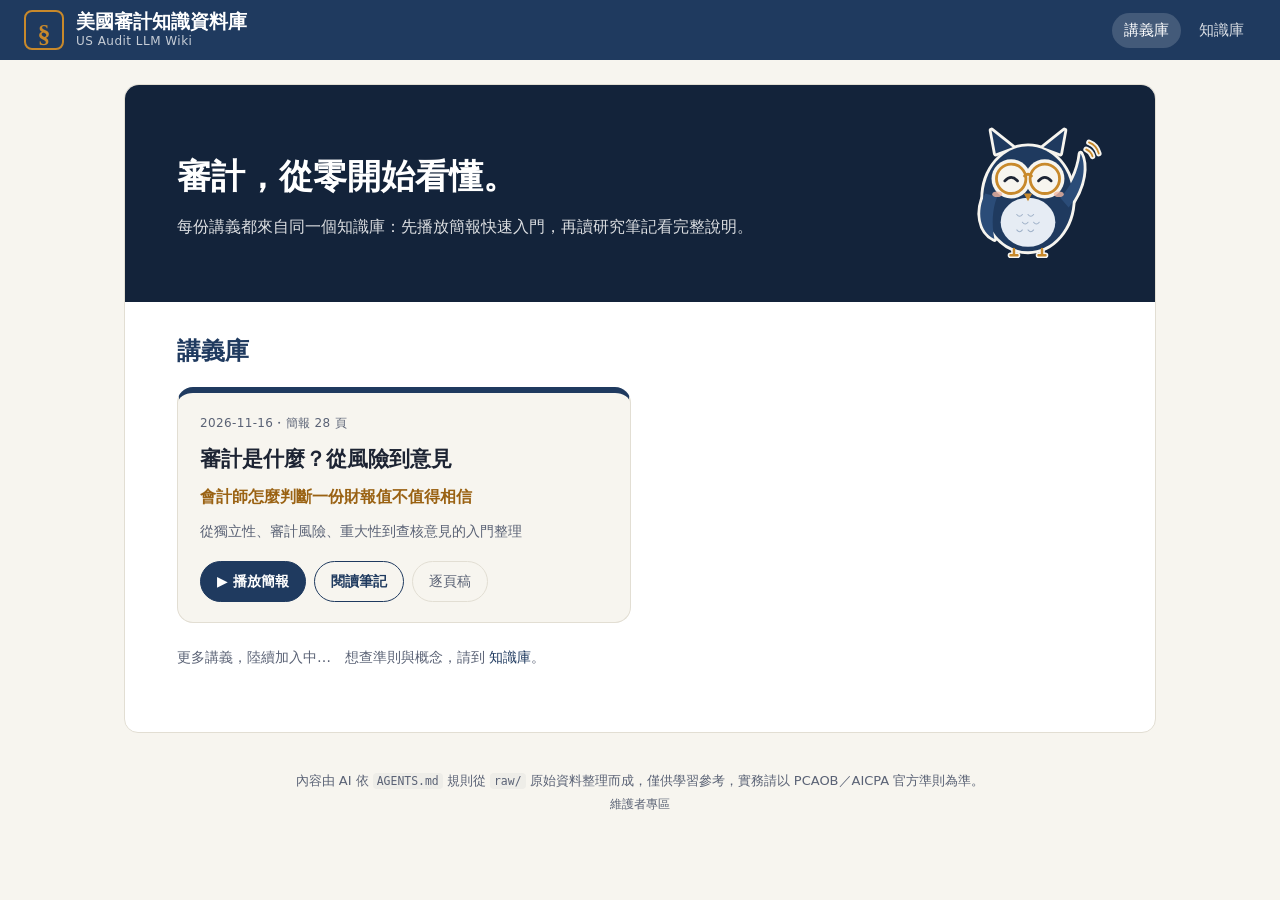
==== index.html @ 780a1504 "網站與簡報引擎檔案加上版本號，避免 GitHub Pages 快取舊程式 Co-Authored-By: Claude Opus 5.5 <noreply@anthropic.com> Claude-" ====
<!DOCTYPE html>
<html lang="zh-Hant">
<head>
  <meta charset="UTF-8">
  <meta name="viewport" content="width=device-width, initial-scale=1.0">
  <title>美國審計知識資料庫｜US Audit LLM Wiki</title>
  <meta name="description" content="由 AI 依 AGENTS.md 規則持續維護的繁體中文美國審計知識庫（LLM Wiki）。">
  <link rel="icon" href="assets/mascot/owl-avatar.svg" type="image/svg+xml">
  <link rel="stylesheet" href="vendor/katex/katex.min.css">
  <!-- 版本號 ?v= ：修改 style.css、md.js、app.js 後要一起更新，避免瀏覽器與 GitHub Pages 用到舊的快取檔案 -->
  <link rel="stylesheet" href="style.css?v=20261116b">
</head>
<body>
  <header class="topbar">
    <button class="menu-btn" id="menuBtn" aria-label="開啟目錄">☰</button>
    <a class="brand" href="#/">
      <span class="brand-mark">§</span>
      <span class="brand-text">美國審計知識資料庫<small>US Audit LLM Wiki</small></span>
    </a>
    <nav class="top-links">
      <a href="#/" data-nav="lessons">講義庫</a>
      <a href="#/wiki" data-nav="wiki">知識庫</a>
    </nav>
  </header>

  <div class="layout">
    <aside class="sidebar" id="sidebar">
      <nav class="mobile-nav">
        <a href="#/" data-nav="lessons">講義庫</a><a href="#/wiki" data-nav="wiki">知識庫</a>
      </nav>
      <div class="search">
        <input id="searchInput" type="search" placeholder="搜尋標題或內文…（例：重大性、AS 2201）" autocomplete="off">
      </div>
      <div id="searchResults" class="search-results" hidden></div>
      <nav id="toc" class="toc"><p class="muted">載入目錄中…</p></nav>
    </aside>

    <main class="content" id="content">
      <p class="muted">載入中…</p>
    </main>
  </div>

  <footer class="footer">
    內容由 AI 依 <code>AGENTS.md</code> 規則從 <code>raw/</code> 原始資料整理而成，僅供學習參考，實務請以 PCAOB／AICPA 官方準則為準。
    <br><a class="admin-link" href="#/admin">維護者專區</a>
  </footer>

  <script src="vendor/katex/katex.min.js"></script>
  <script src="md.js?v=20261116b"></script>
  <script src="app.js?v=20261116b"></script>
</body>
</html>
---- style.css ----
/* 美國審計知識資料庫 — 網站樣式
   色彩規則見 AGENTS.md 第 10 節：琥珀色只用於考點與重點 */
:root {
  --bg: #F7F5EF;
  --paper: #FFFFFF;
  --ink: #1D2433;
  --ink-soft: #5A6275;
  --primary: #1F3A5F;
  --primary-soft: #E6ECF4;
  --accent: #C8892B;
  --accent-soft: #FBF1E0;
  --danger: #A63D32;
  --danger-soft: #F8E7E4;
  --info: #2F6C9F;
  --info-soft: #E7F0F8;
  --gray-soft: #EEEDE8;
  --line: #E2DED3;
  --radius: 10px;
  --sans: "PingFang TC", "Noto Sans TC", "Microsoft JhengHei", system-ui, -apple-system, sans-serif;
  --serif: "Noto Serif TC", "Songti TC", "PMingLiU", Georgia, serif;
  --mono: "SF Mono", Menlo, Consolas, monospace;
}

* { box-sizing: border-box; }
[hidden] { display: none !important; }
html { scroll-behavior: smooth; }
body {
  margin: 0;
  background: var(--bg);
  color: var(--ink);
  font-family: var(--sans);
  line-height: 1.8;
  font-size: 16px;
}
a { color: var(--primary); text-decoration: none; }
a:hover { text-decoration: underline; }
code {
  font-family: var(--mono);
  font-size: .88em;
  background: var(--gray-soft);
  padding: .1em .35em;
  border-radius: 4px;
}
.muted { color: var(--ink-soft); }

/* ---------- 頂部列 ---------- */
.topbar {
  position: sticky; top: 0; z-index: 20;
  display: flex; align-items: center; gap: 16px;
  padding: 10px 24px;
  background: var(--primary);
  color: #fff;
}
.brand { display: flex; align-items: center; gap: 12px; color: #fff; }
.brand:hover { text-decoration: none; }
.brand-mark {
  font-family: var(--serif); font-size: 26px; font-weight: 700;
  width: 40px; height: 40px; display: grid; place-items: center;
  border: 2px solid var(--accent); border-radius: 8px; color: var(--accent);
}
.brand-text { font-family: var(--serif); font-size: 19px; font-weight: 700; line-height: 1.2; }
.brand-text small { display: block; font-family: var(--sans); font-size: 12px; font-weight: 400; opacity: .75; letter-spacing: .04em; }
.top-links { margin-left: auto; display: flex; gap: 6px; }
.top-links a { color: #fff; opacity: .85; font-size: 15px; padding: 4px 12px; border-radius: 999px; }
.top-links a.active { background: rgba(255,255,255,.16); opacity: 1; }
.top-links a:hover { opacity: 1; }
.mobile-nav { display: none; }
.menu-btn { display: none; background: none; border: 0; color: #fff; font-size: 22px; cursor: pointer; }

/* ---------- 版面 ---------- */
.layout {
  display: grid;
  grid-template-columns: 300px minmax(0, 1fr);
  max-width: 1280px; margin: 0 auto;
  gap: 32px; padding: 24px;
}
.sidebar {
  position: sticky; top: 84px;
  align-self: start;
  max-height: calc(100vh - 108px);
  overflow-y: auto;
  padding-right: 6px;
}
.search input {
  width: 100%; padding: 10px 12px;
  border: 1px solid var(--line); border-radius: var(--radius);
  font: inherit; font-size: 14px; background: var(--paper);
}
.search input:focus { outline: 2px solid var(--primary-soft); border-color: var(--primary); }
.search-results { margin-top: 10px; }
.search-results a { display: block; padding: 8px 10px; border-radius: 8px; font-size: 14px; }
.search-results a:hover { background: var(--primary-soft); text-decoration: none; }
.search-results .snippet { display: block; color: var(--ink-soft); font-size: 12px; line-height: 1.5; }
.search-results mark { background: var(--accent-soft); color: inherit; }

.toc h3 {
  font-size: 12px; letter-spacing: .08em; text-transform: uppercase;
  color: var(--ink-soft); margin: 22px 0 6px; font-weight: 600;
}
.toc ul { list-style: none; margin: 0; padding: 0; }
.toc li a {
  display: block; padding: 5px 10px; border-radius: 6px;
  font-size: 14px; color: var(--ink); line-height: 1.5;
}
.toc li a:hover { background: var(--primary-soft); text-decoration: none; }
.toc li a.active { background: var(--primary); color: #fff; }

/* ---------- 內容 ---------- */
.content {
  background: var(--paper);
  border: 1px solid var(--line);
  border-radius: 14px;
  padding: 40px 52px 48px;
  min-height: 70vh;
}
.page-meta { display: flex; flex-wrap: wrap; gap: 8px; align-items: center; margin-bottom: 8px; font-size: 13px; }
.badge {
  display: inline-block; padding: 2px 10px; border-radius: 999px;
  font-size: 12px; font-weight: 600; background: var(--primary-soft); color: var(--primary);
}
.badge.type-standard { background: #E3EEE8; color: #2D6A4F; }
.badge.type-concept { background: var(--primary-soft); color: var(--primary); }
.badge.type-entity { background: #EEE6F4; color: #5B3F86; }
.badge.type-synthesis { background: var(--accent-soft); color: #8A5A12; }
.badge.type-source { background: var(--gray-soft); color: var(--ink-soft); }
.badge.type-overview { background: var(--primary); color: #fff; }
.tag { color: var(--ink-soft); }
.tag::before { content: "#"; }
.updated { margin-left: auto; color: var(--ink-soft); }

.md h1 { font-family: var(--serif); font-size: 30px; line-height: 1.35; margin: 4px 0 20px; color: var(--primary); }
.md h2 {
  font-family: var(--serif); font-size: 21px; margin: 36px 0 12px;
  padding-bottom: 6px; border-bottom: 2px solid var(--line);
}
.md h3 { font-size: 17px; margin: 24px 0 8px; }
.md p { margin: 10px 0; }
.md ul, .md ol { padding-left: 1.5em; margin: 8px 0; }
.md li { margin: 3px 0; }
.md strong { color: var(--primary); }
.md hr { border: 0; border-top: 1px solid var(--line); margin: 28px 0; }
.md .table-wrap { overflow-x: auto; margin: 14px 0; }
.md table { width: 100%; border-collapse: collapse; font-size: 15px; }
.md th, .md td { border: 1px solid var(--line); padding: 8px 12px; text-align: left; vertical-align: top; }
.md th { background: var(--primary-soft); color: var(--primary); white-space: nowrap; }
.md tr:nth-child(even) td { background: #FBFAF6; }
.md pre {
  background: #1D2433; color: #E8EAF0; padding: 14px 18px; border-radius: var(--radius);
  overflow-x: auto; font-size: 13.5px; line-height: 1.6;
}
.md pre code { background: none; padding: 0; color: inherit; }
.md blockquote {
  margin: 14px 0; padding: 8px 16px; border-left: 4px solid var(--line); color: var(--ink-soft);
}
a.wikilink { border-bottom: 1px dashed var(--primary); }
a.wikilink:hover { text-decoration: none; background: var(--primary-soft); }
a.wikilink.broken { color: var(--danger); border-bottom-color: var(--danger); }

/* 提示框 callout */
.callout { margin: 16px 0; padding: 12px 16px; border-radius: var(--radius); border-left: 5px solid; }
.callout-title { font-weight: 700; margin-bottom: 4px; }
.callout-title::before { margin-right: 6px; }
.callout > :last-child { margin-bottom: 0; }
.callout p { margin: 4px 0; }
.callout-exam { background: var(--accent-soft); border-color: var(--accent); }
.callout-exam .callout-title { color: #8A5A12; }
.callout-exam .callout-title::before { content: "★"; }
.callout-conflict { background: var(--danger-soft); border-color: var(--danger); }
.callout-conflict .callout-title { color: var(--danger); }
.callout-conflict .callout-title::before { content: "⇄"; }
.callout-stale { background: var(--gray-soft); border-color: #9A9A92; }
.callout-stale .callout-title { color: var(--ink-soft); }
.callout-stale .callout-title::before { content: "⌛"; }
.callout-todo { background: var(--info-soft); border-color: var(--info); }
.callout-todo .callout-title { color: var(--info); }
.callout-todo .callout-title::before { content: "?"; }

/* 反向連結 */
.backlinks { margin-top: 44px; padding-top: 18px; border-top: 2px dashed var(--line); }
.backlinks h4 { margin: 0 0 8px; font-size: 14px; color: var(--ink-soft); letter-spacing: .05em; }
.backlinks a {
  display: inline-block; margin: 4px 6px 4px 0; padding: 3px 12px;
  border: 1px solid var(--line); border-radius: 999px; font-size: 13px;
}
.backlinks a:hover { background: var(--primary-soft); text-decoration: none; }

/* 首頁 */
.hero { margin: -40px -52px 28px; padding: 36px 52px 28px; background: linear-gradient(135deg, var(--primary), #2B4C78); color: #fff; border-radius: 14px 14px 0 0; }
.hero h1 { font-family: var(--serif); margin: 0 0 6px; font-size: 30px; }
.hero p { margin: 0; opacity: .85; }
.stats { display: grid; grid-template-columns: repeat(auto-fit, minmax(110px, 1fr)); gap: 12px; margin: 0 0 28px; }
.stat { background: var(--bg); border: 1px solid var(--line); border-radius: var(--radius); padding: 12px 14px; }
.stat b { display: block; font-size: 26px; font-family: var(--serif); color: var(--primary); line-height: 1.2; }
.stat span { font-size: 13px; color: var(--ink-soft); }
.recent { background: var(--bg); border-radius: var(--radius); padding: 6px 20px 14px; margin-top: 32px; }
.recent h2 { border: 0; }
.recent li { font-size: 14px; }

.footer { text-align: center; color: var(--ink-soft); font-size: 13px; padding: 12px 24px 36px; }

/* ---------- 圖片 ---------- */
.md img { max-width: 100%; height: auto; vertical-align: middle; }
.md p > img:only-child { display: block; margin: 12px auto; max-height: 420px; }

/* ---------- 數學式（KaTeX） ---------- */
.math-block { margin: 16px 0; overflow-x: auto; overflow-y: hidden; padding: 4px 0; }
.math-display { display: block; text-align: center; }
.math-error { color: var(--danger); font-family: var(--mono); }
.md .katex { font-size: 1.08em; }

/* ---------- 研究筆記、簡報、文獻清單 ---------- */
.badge.type-note { background: #E3EEF7; color: #24557F; }
.badge.type-slides { background: var(--accent-soft); color: #8A5A12; }
.tag-plain { color: var(--ink-soft); }
.chip {
  display: inline-block; margin: 4px 6px 4px 0; padding: 3px 12px;
  border: 1px solid var(--line); border-radius: 999px; font-size: 13px; background: var(--paper);
}
.chip:hover { background: var(--primary-soft); text-decoration: none; }
.actions { margin: 4px 0 8px; }
.actions .chip { border-color: var(--primary); color: var(--primary); font-weight: 600; }
.backlinks h4.sub { margin-top: 16px; }
.cards { display: grid; grid-template-columns: repeat(auto-fill, minmax(260px, 1fr)); gap: 14px; margin-top: 18px; }
.card { border: 1px solid var(--line); border-radius: var(--radius); padding: 14px 16px; background: var(--bg); }
.card-title { font-family: var(--serif); font-size: 17px; font-weight: 700; }
.card p { margin: 6px 0; font-size: 14px; color: var(--ink-soft); }
.card-meta { font-size: 12px; color: var(--ink-soft); }
.empty { color: var(--ink-soft); padding: 24px; border: 1px dashed var(--line); border-radius: var(--radius); text-align: center; }
.slide-card { border: 1px solid var(--line); border-radius: var(--radius); padding: 4px 20px 12px; margin: 16px 0; }
.slide-card-head { font-size: 13px; color: var(--ink-soft); margin: 10px 0 0; }
.speaker-notes {
  margin-top: 10px; padding: 8px 14px; border-radius: 8px; background: var(--gray-soft);
  font-size: 14px; color: var(--ink-soft);
}
.speaker-notes::before { content: "講者備註"; display: block; font-weight: 700; font-size: 12px; }
.search-results .kind { font-size: 11px; background: #E3EEF7; color: #24557F; border-radius: 4px; padding: 0 5px; margin-right: 6px; }
.md.reading td { font-size: 14px; }
a.stat { color: inherit; }
a.stat:hover { text-decoration: none; border-color: var(--primary); }

/* ---------- 手機 ---------- */
@media (max-width: 860px) {
  .menu-btn { display: block; }
  .layout { grid-template-columns: 1fr; padding: 14px; }
  .sidebar {
    position: fixed; top: 0; left: 0; right: 0; bottom: 0; z-index: 15; max-height: none;
    background: var(--bg); padding: 80px 16px 16px; transform: translateX(-100%); transition: transform .2s;
  }
  .sidebar.open { transform: none; }
  .content { padding: 24px 20px 32px; }
  .hero { margin: -24px -20px 24px; padding: 28px 20px 22px; }
  .top-links { display: none; }
  .mobile-nav { display: flex; flex-wrap: wrap; gap: 6px; margin-bottom: 14px; }
  .mobile-nav a { padding: 4px 12px; border: 1px solid var(--line); border-radius: 999px; font-size: 14px; background: var(--paper); }
}

/* 文獻清單：下載按鈕 */
.md.reading td:nth-child(4) a, .md td a[href$=".pdf"] {
  display: inline-block; padding: 2px 10px; border-radius: 999px; border: 1px solid var(--primary);
  font-size: 13px; font-weight: 600; white-space: nowrap;
}
.md.reading td:nth-child(4) a::before { content: "⬇ "; }
.md.reading td:nth-child(1), .md.reading td:nth-child(5), .md.reading td:nth-child(8) { white-space: nowrap; }

/* ---------- 前台／後台分離（2026-11-16） ---------- */
@media (min-width: 861px) {
  .layout.solo { grid-template-columns: minmax(0, 1fr); max-width: 1080px; }
  .layout.solo .sidebar { display: none; }
}
.back { display: inline-block; font-size: 14px; margin-bottom: 10px; }
/* 講義庫 */
.hero-lessons { display: flex; align-items: center; justify-content: space-between; gap: 24px; padding-top: 30px; padding-bottom: 30px; background: #13233A; }
.hero-lessons h1 { font-size: 34px; }
.hero-lessons img { width: 150px; flex: none; }
.lib-title { font-family: var(--serif); color: var(--primary); margin: 8px 0 14px; }
.lessons { display: grid; grid-template-columns: repeat(auto-fill, minmax(300px, 1fr)); gap: 18px; }
.lesson { border: 1px solid var(--line); border-radius: 16px; padding: 20px 22px; background: var(--bg); border-top: 6px solid var(--primary); }
.lesson-tag { font-size: 12px; color: var(--ink-soft); letter-spacing: .03em; }
.lesson h2 { font-family: var(--serif); font-size: 21px; margin: 6px 0 4px; color: var(--ink); border: 0; padding: 0; }
.lesson-sub { color: #9A6213; font-weight: 600; margin: 0 0 8px; }
.lesson-sum { font-size: 14px; color: var(--ink-soft); margin: 0 0 16px; }
.lesson-actions { display: flex; flex-wrap: wrap; gap: 8px; }
.btn { display: inline-block; padding: 7px 16px; border-radius: 999px; border: 1.5px solid var(--primary); color: var(--primary); font-size: 14px; font-weight: 600; }
.btn:hover { text-decoration: none; background: var(--primary-soft); }
.btn.primary { background: var(--primary); color: #fff; }
.btn.primary:hover { background: #2B4C78; }
.btn.ghost { border-color: var(--line); color: var(--ink-soft); font-weight: 500; }
.more { margin-top: 22px; font-size: 14px; }
/* 維護者專區 */
.admin-grid { display: grid; grid-template-columns: repeat(auto-fill, minmax(220px, 1fr)); gap: 12px; margin: 6px 0 24px; }
.admin-tile { display: block; border: 1px solid var(--line); border-radius: var(--radius); padding: 14px 16px; background: var(--bg); color: inherit; }
.admin-tile:hover { text-decoration: none; border-color: var(--primary); }
.admin-tile b { display: block; color: var(--primary); font-size: 16px; }
.admin-tile span { font-size: 13px; color: var(--ink-soft); }
.admin-link { font-size: 12px; color: var(--ink-soft); }
details.maint { margin: 24px 0; border: 1px dashed var(--line); border-radius: var(--radius); padding: 10px 14px; background: var(--bg); }
details.maint summary { cursor: pointer; color: var(--ink-soft); font-size: 14px; }
.mobile-nav a.active { border-color: var(--primary); color: var(--primary); }
@media (max-width: 860px) { .hero-lessons img { width: 90px; } .hero-lessons h1 { font-size: 26px; } }
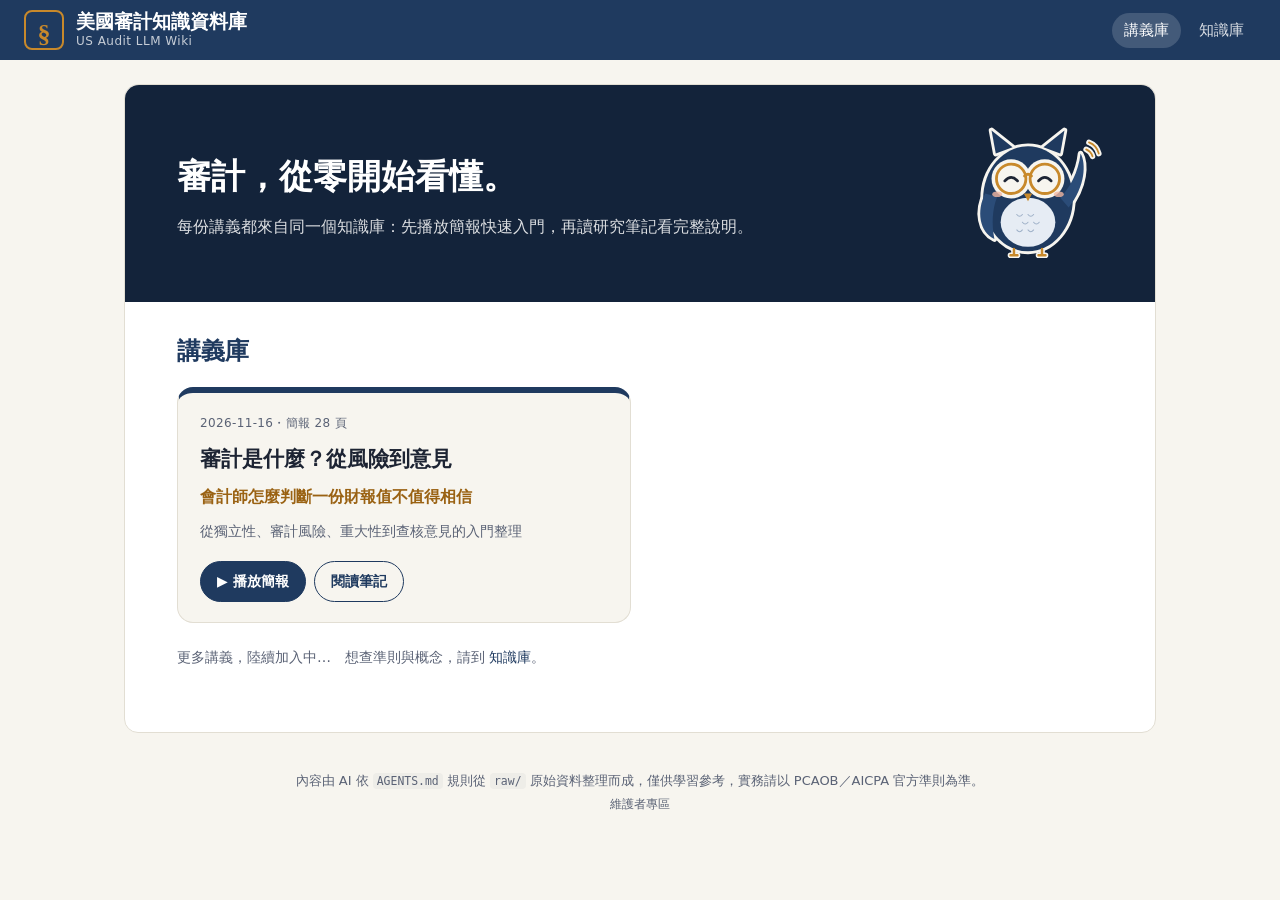
==== commit 769c9ba9: "逐頁稿移到維護者專區 Co-Authored-By: Claude Opus 5.5 <noreply@anthropic.com> Claude-Session: https://claude.ai" ====
--- a/index.html
+++ b/index.html
@@ -8,7 +8,7 @@
   <link rel="icon" href="assets/mascot/owl-avatar.svg" type="image/svg+xml">
   <link rel="stylesheet" href="vendor/katex/katex.min.css">
   <!-- 版本號 ?v= ：修改 style.css、md.js、app.js 後要一起更新，避免瀏覽器與 GitHub Pages 用到舊的快取檔案 -->
-  <link rel="stylesheet" href="style.css?v=20261116b">
+  <link rel="stylesheet" href="style.css?v=20261116e">
 </head>
 <body>
   <header class="topbar">
@@ -46,7 +46,7 @@
   </footer>
 
   <script src="vendor/katex/katex.min.js"></script>
-  <script src="md.js?v=20261116b"></script>
-  <script src="app.js?v=20261116b"></script>
+  <script src="md.js?v=20261116e"></script>
+  <script src="app.js?v=20261116e"></script>
 </body>
 </html>
--- a/style.css
+++ b/style.css
@@ -297,3 +297,9 @@
 details.maint summary { cursor: pointer; color: var(--ink-soft); font-size: 14px; }
 .mobile-nav a.active { border-color: var(--primary); color: var(--primary); }
 @media (max-width: 860px) { .hero-lessons img { width: 90px; } .hero-lessons h1 { font-size: 26px; } }
+/* 維護者專區密碼頁 */
+.lock { max-width: 420px; margin: 40px auto; text-align: center; }
+.lock form { display: flex; gap: 8px; margin: 18px 0 8px; }
+.lock input { flex: 1; padding: 9px 12px; border: 1px solid var(--line); border-radius: 999px; font: inherit; }
+.lock .btn { cursor: pointer; font: inherit; font-weight: 600; }
+.lock-msg { color: #B03A2E; min-height: 1.5em; font-size: 14px; }
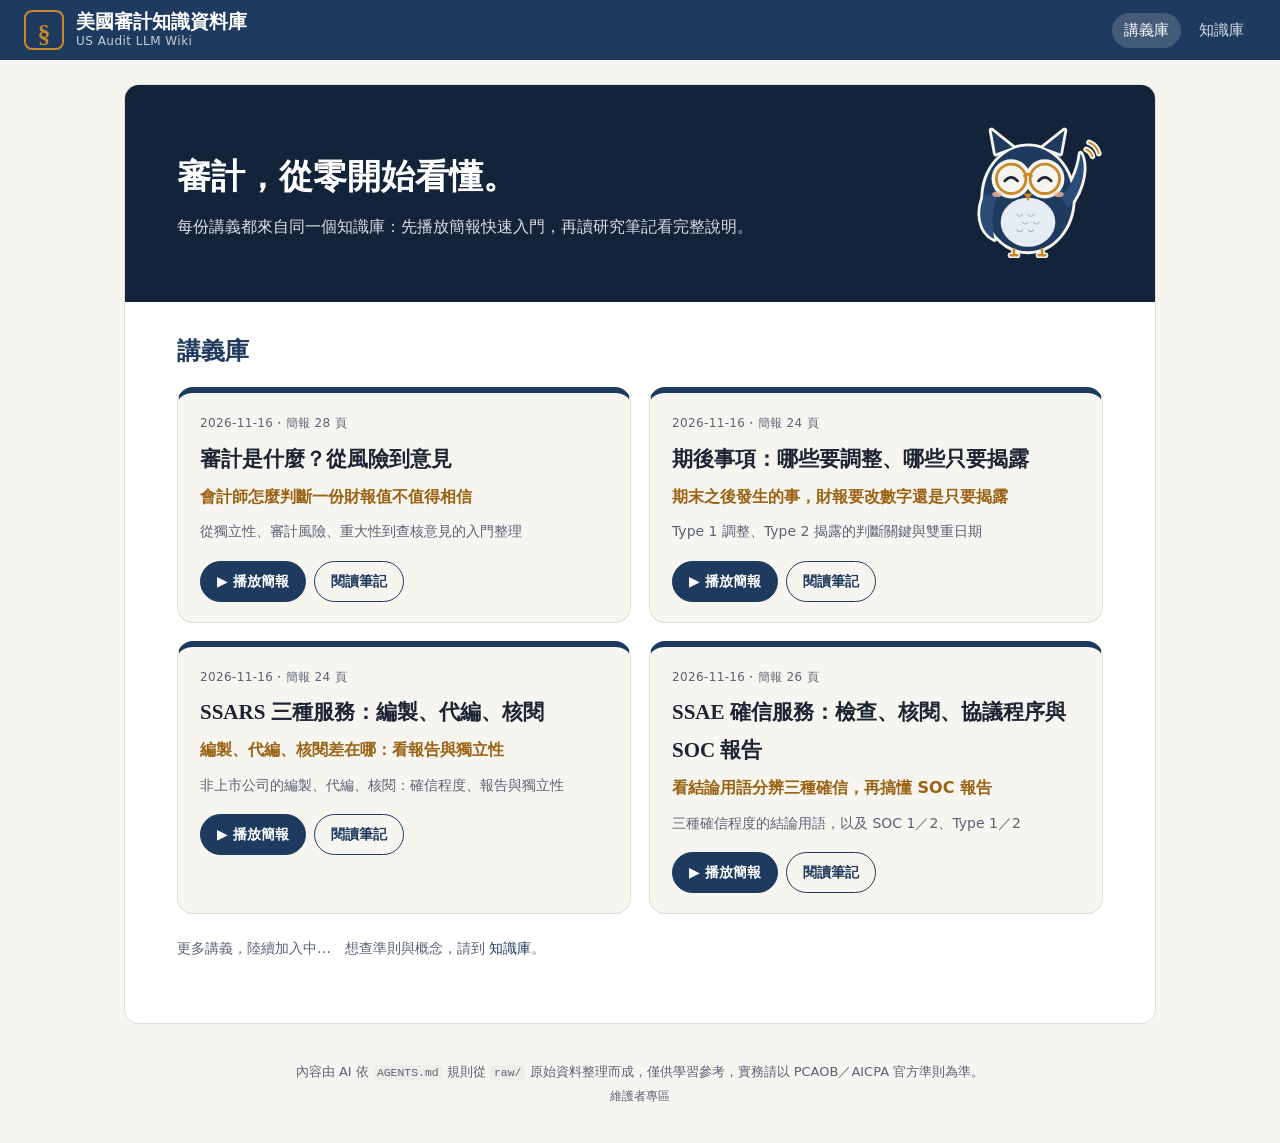
==== commit 6feea39d: "前台完全不顯示資料來源；來源與頁面的關聯集中在維護者專區 Co-Authored-By: Claude Opus 5.5 <noreply@anthropic.com> Claude-Session:" ====
--- a/index.html
+++ b/index.html
@@ -8,7 +8,7 @@
   <link rel="icon" href="assets/mascot/owl-avatar.svg" type="image/svg+xml">
   <link rel="stylesheet" href="vendor/katex/katex.min.css">
   <!-- 版本號 ?v= ：修改 style.css、md.js、app.js 後要一起更新，避免瀏覽器與 GitHub Pages 用到舊的快取檔案 -->
-  <link rel="stylesheet" href="style.css?v=20261116e">
+  <link rel="stylesheet" href="style.css?v=20261116h">
 </head>
 <body>
   <header class="topbar">
@@ -46,7 +46,7 @@
   </footer>
 
   <script src="vendor/katex/katex.min.js"></script>
-  <script src="md.js?v=20261116e"></script>
-  <script src="app.js?v=20261116e"></script>
+  <script src="md.js?v=20261116h"></script>
+  <script src="app.js?v=20261116h"></script>
 </body>
 </html>
--- a/style.css
+++ b/style.css
@@ -303,3 +303,16 @@
 .lock input { flex: 1; padding: 9px 12px; border: 1px solid var(--line); border-radius: 999px; font: inherit; }
 .lock .btn { cursor: pointer; font: inherit; font-weight: 600; }
 .lock-msg { color: #B03A2E; min-height: 1.5em; font-size: 14px; }
+/* 側邊欄：可折疊的分類 */
+.toc details.toc-sec { margin: 6px 0; border-radius: 8px; }
+.toc details.toc-sec > summary {
+  list-style: none; cursor: pointer; display: flex; align-items: center; gap: 8px;
+  font-size: 13px; letter-spacing: .06em; color: var(--ink-soft); font-weight: 600;
+  padding: 8px 10px; border-radius: 8px; user-select: none;
+}
+.toc details.toc-sec > summary::-webkit-details-marker { display: none; }
+.toc details.toc-sec > summary::before { content: "▸"; font-size: 12px; transition: transform .15s; }
+.toc details.toc-sec[open] > summary::before { transform: rotate(90deg); }
+.toc details.toc-sec > summary:hover { background: var(--primary-soft); color: var(--primary); }
+.toc .toc-count { margin-left: auto; font-size: 11px; font-weight: 500; background: var(--bg); border: 1px solid var(--line); border-radius: 999px; padding: 0 8px; }
+.toc details.toc-sec ul { padding-left: 8px; margin-bottom: 6px; }
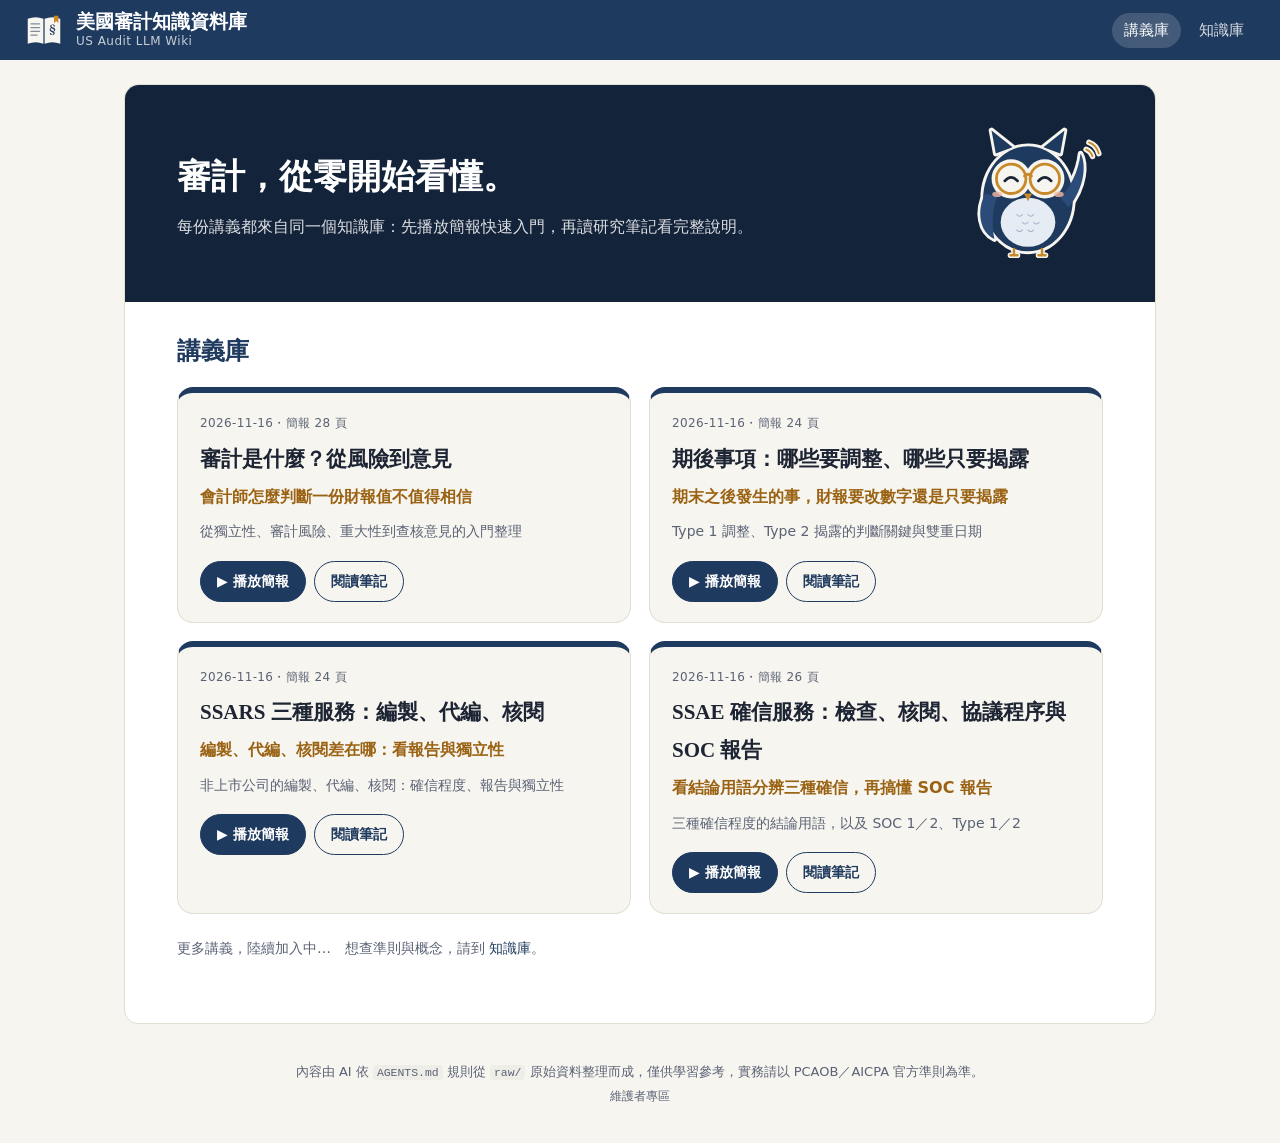
==== commit 4274cd3e: "網站標誌改為帳冊＋章節符號 Co-Authored-By: Claude Opus 5.5 <noreply@anthropic.com> Claude-Session: https://claude" ====
--- a/index.html
+++ b/index.html
@@ -8,13 +8,13 @@
   <link rel="icon" href="assets/mascot/owl-avatar.svg" type="image/svg+xml">
   <link rel="stylesheet" href="vendor/katex/katex.min.css">
   <!-- 版本號 ?v= ：修改 style.css、md.js、app.js 後要一起更新，避免瀏覽器與 GitHub Pages 用到舊的快取檔案 -->
-  <link rel="stylesheet" href="style.css?v=20261116h">
+  <link rel="stylesheet" href="style.css?v=20261116i">
 </head>
 <body>
   <header class="topbar">
     <button class="menu-btn" id="menuBtn" aria-label="開啟目錄">☰</button>
     <a class="brand" href="#/">
-      <span class="brand-mark">§</span>
+      <img class="brand-mark" src="assets/brand/site-logo.svg" alt="" width="40" height="40">
       <span class="brand-text">美國審計知識資料庫<small>US Audit LLM Wiki</small></span>
     </a>
     <nav class="top-links">
@@ -46,7 +46,7 @@
   </footer>
 
   <script src="vendor/katex/katex.min.js"></script>
-  <script src="md.js?v=20261116h"></script>
-  <script src="app.js?v=20261116h"></script>
+  <script src="md.js?v=20261116i"></script>
+  <script src="app.js?v=20261116i"></script>
 </body>
 </html>
--- a/style.css
+++ b/style.css
@@ -53,11 +53,7 @@
 }
 .brand { display: flex; align-items: center; gap: 12px; color: #fff; }
 .brand:hover { text-decoration: none; }
-.brand-mark {
-  font-family: var(--serif); font-size: 26px; font-weight: 700;
-  width: 40px; height: 40px; display: grid; place-items: center;
-  border: 2px solid var(--accent); border-radius: 8px; color: var(--accent);
-}
+.brand-mark { width: 40px; height: 40px; display: block; flex: none; }  /* 網站標誌：assets/brand/site-logo.svg */
 .brand-text { font-family: var(--serif); font-size: 19px; font-weight: 700; line-height: 1.2; }
 .brand-text small { display: block; font-family: var(--sans); font-size: 12px; font-weight: 400; opacity: .75; letter-spacing: .04em; }
 .top-links { margin-left: auto; display: flex; gap: 6px; }
